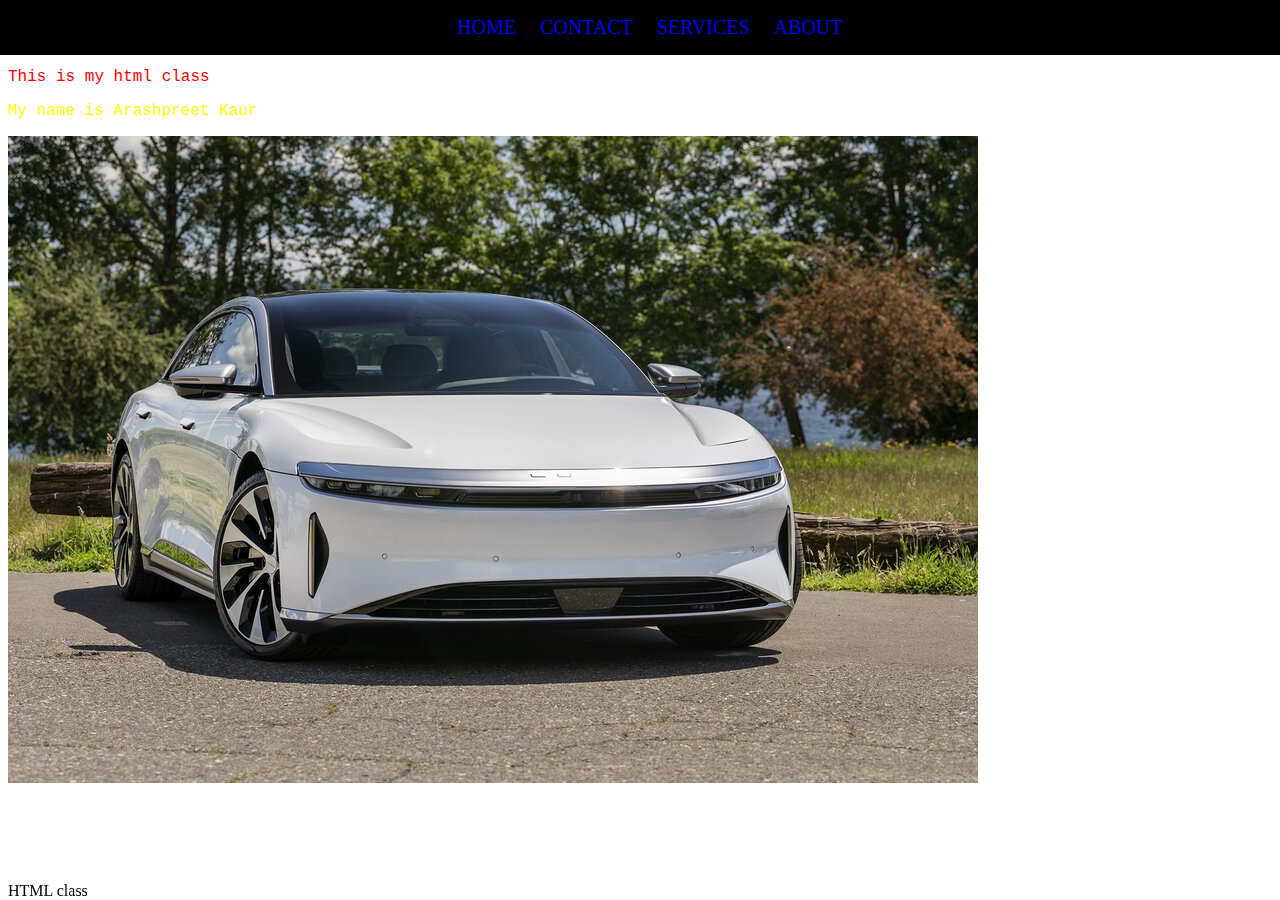
==== index.html @ 1c02323b "Add files via upload" ====
<!DOCTYPE html>
<html lang="en">
<head>
    <meta charset="UTF-8">
    <meta name="viewport" content="width=device-width, initial-scale=1.0">
    
    <title>css styles id and class</title>
    <link rel="stylesheet" href="style.css">
   
</head>
<body>
    <nav>
        <ul>
            <li><a href="index.html">HOME</a></li>
            <li><a href="contact.html">CONTACT</a></li>

            <li><a href="services.html">SERVICES</a></li>

            <li><a href="about.html">ABOUT</a></li>




        </ul>
    </nav>

    <p style="color:blue;font-family: 'Courier New', Courier, monospace;">
        Lorem ipsum dolor, sit amet consectetur adipisicing elit. 
        Reiciendis nam eum autem nesciunt, totam omnis repellendus esse 
        aperiam ipsa nobis. Dolorum cum quibusdam commodi fuga hic repudiandae 
        nobis rem. Iste?</p>
    <p id="para">This is my html class</p>
    <p class="arsh">My name is Arashpreet Kaur</p>
  <img src="2023-lucid-air-1.png">
   
    <footer>
        HTML class

    </footer>
  

</body>
</html>
---- style.css ----
nav{
    background-color:black;
    position: fixed;
    width: 100%;
    top:0;
    left:0;
}
ul{
    list-style-type: none;
    text-align: center;

}
li{
    display: inline;
    font-size: 20px;
    margin-right: 20px;
}
a{
    text-decoration: none;
    color: whiite;
}
#arash{
    font-size: larger;
    color: brown;
}
#para{
    color:red;
}
.arsh{
    color:yellow;
}
p{
    font-family: 'Courier New', Courier, monospace;
    color: cornflowerblue;
    font-size: medium;
}
h1{
    font-family: 'Times New Roman', Times, serif;
    color: blueviolet;
    
}
h2{
    font-family: 'Times New Roman', Times, serif;
    color: chartreuse;
}
h3{
    font-family: 'Times New Roman', Times, serif;
    color: darkred;
}
footer{
    position: fixed;
    bottom:0;
    text-align: center;
}
img{
    margin: auto;
    align:center;
}
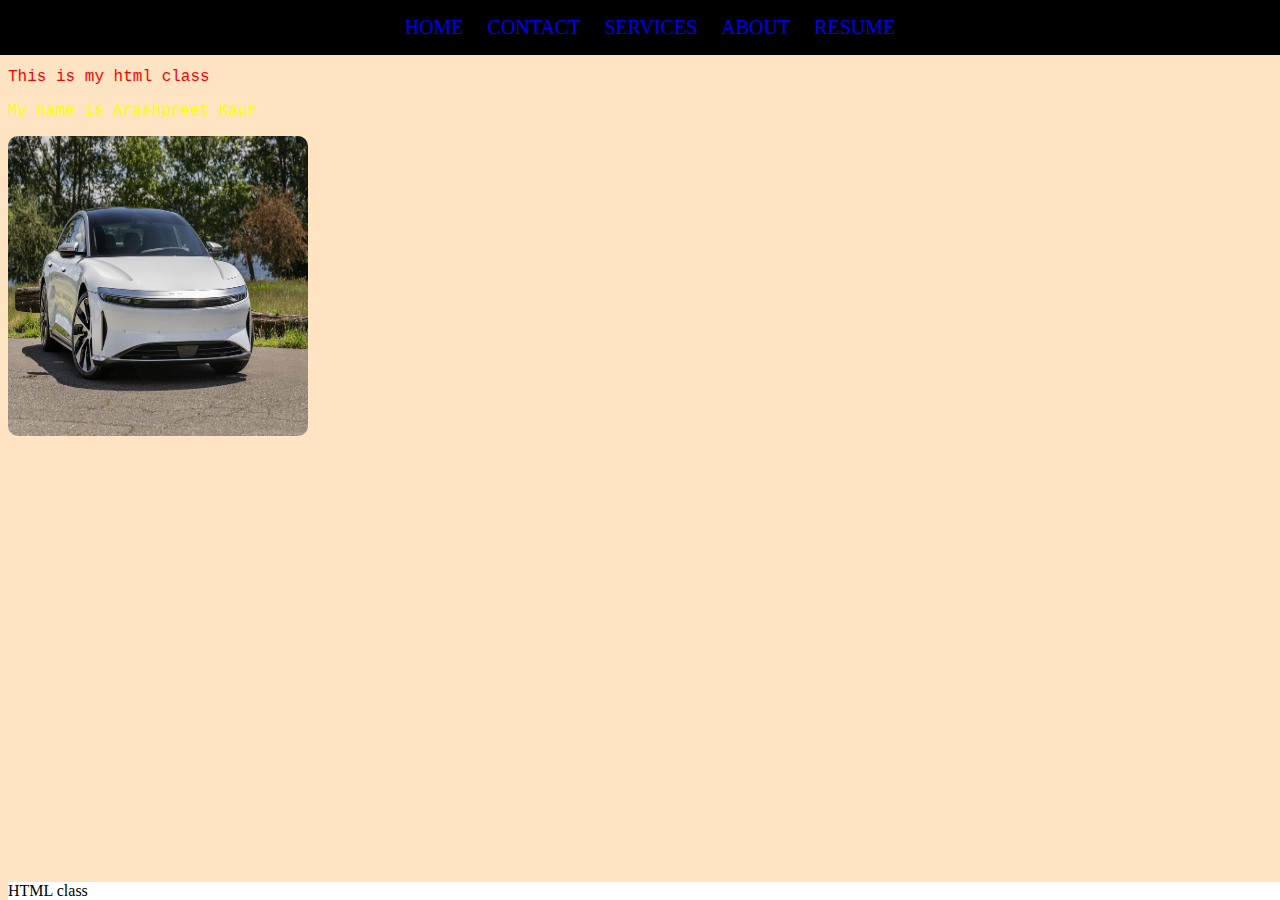
==== commit 48b9ca11: "Update index.html" ====
--- a/index.html
+++ b/index.html
@@ -17,6 +17,7 @@
             <li><a href="services.html">SERVICES</a></li>
 
             <li><a href="about.html">ABOUT</a></li>
+            <li><a href="resume.html">RESUME</a></li>
 
 
 
--- a/style.css
+++ b/style.css
@@ -48,11 +48,36 @@
     color: darkred;
 }
 footer{
-    position: fixed;
-    bottom:0;
-    text-align: center;
-}
+    position: fixed; 
+     bottom:0; 
+     background:white;
+      width:100%;}
+
 img{
     margin: auto;
     align:center;
-}+}
+body{
+    background-color:bisque;
+}
+container{
+    padding-top: 150px;
+    display: flex;
+    justify-content: center;
+    align-items: center;
+    text-align: center;
+   
+}
+
+.text-contaier{
+    margin: 0 20px;
+}
+.text-contaier p{
+    margin: 0 20px;
+}
+
+img{
+    width: 300px;
+    height: 300px;
+    border-radius: 10px;
+}
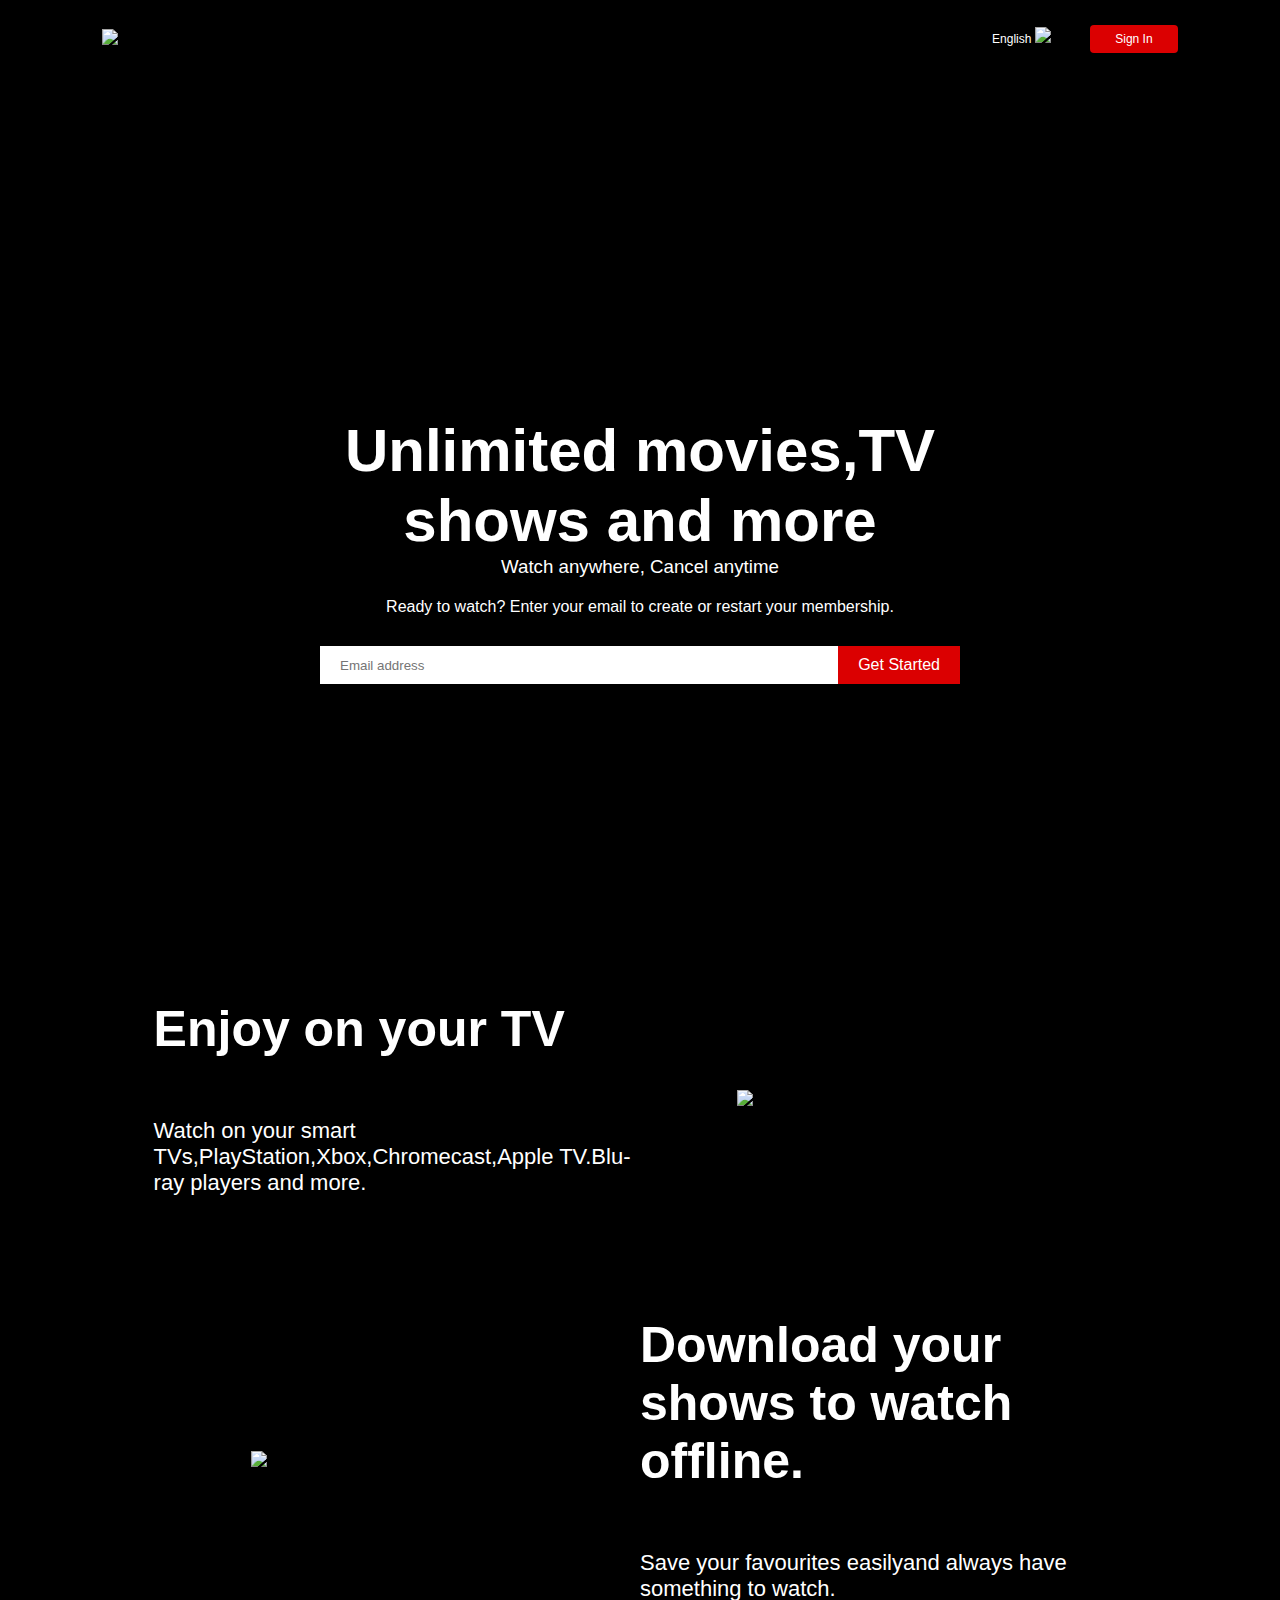
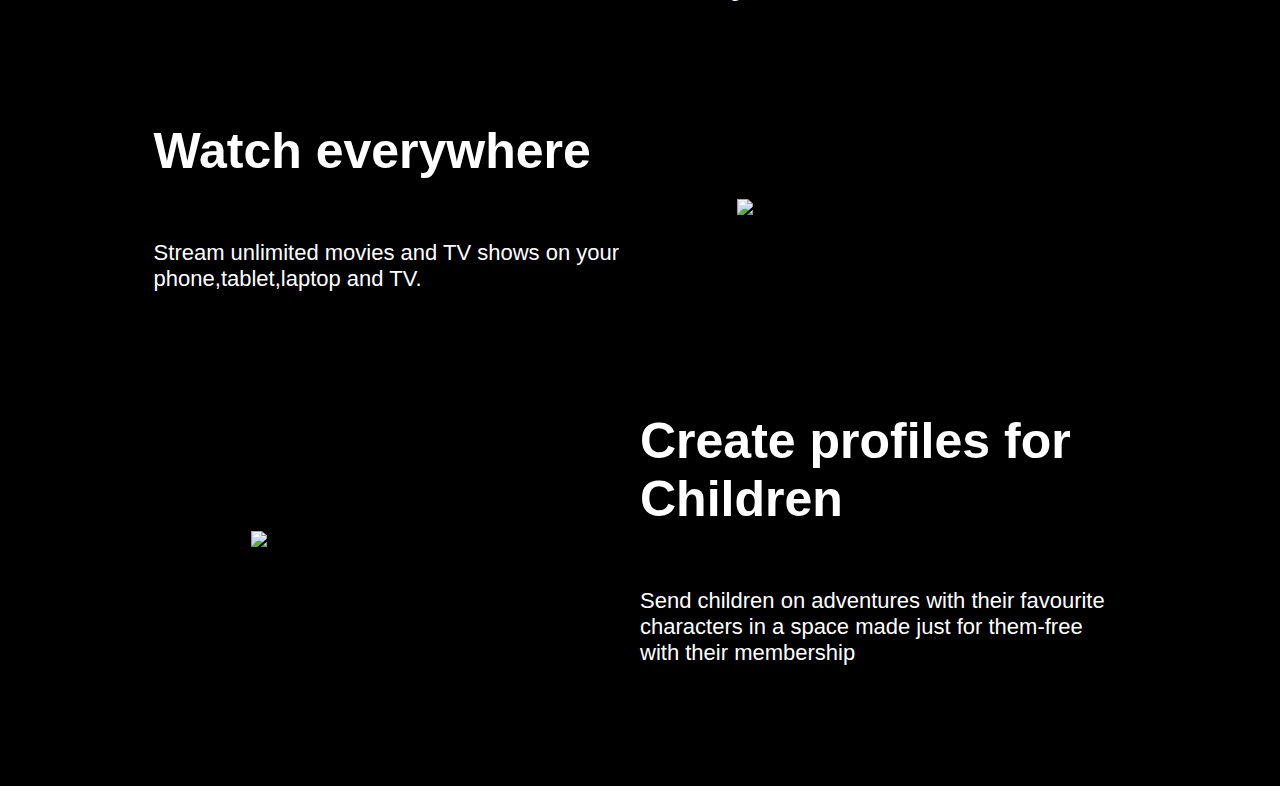
==== commit 5daaabc5: "Add files via upload" ====
--- a/index.html
+++ b/index.html
@@ -3,42 +3,77 @@
 <head>
     <meta charset="UTF-8">
     <meta name="viewport" content="width=device-width, initial-scale=1.0">
-    
-    <title>css styles id and class</title>
-    <link rel="stylesheet" href="style.css">
-   
+    <title>Netflix</title>
+    <link rel ="stylesheet" href = "style.css">
 </head>
 <body>
-    <nav>
-        <ul>
-            <li><a href="index.html">HOME</a></li>
-            <li><a href="contact.html">CONTACT</a></li>
+    <div class="header">
+        <nav>
+            <img src="images/logo.png" class="logo">
+            <div>
+                <button class="language-btn">English <img src="images/down-icon.png"></button>
+                <button>Sign In</button>
+            </div>
+        </nav>
+        <div class="header-content">
+            <h1>Unlimited movies,TV shows and more</h1>
+            <h3>Watch anywhere, Cancel anytime</h3>
+            <p>
+                Ready to watch? Enter your email to create or restart your membership.
+            </p>
 
-            <li><a href="services.html">SERVICES</a></li>
+        <form class="email-signup">
+        <input type="email" placeholder="Email address" required>
+        <button type="submit">Get Started</button>
+        </form>
+        </div>
+    </div>
+    <div class="features">
+        <div class="row">
+            <div class="text-col">
+            <h2>Enjoy on your TV</h2>
+            <p>Watch on your smart TVs,PlayStation,Xbox,Chromecast,Apple TV.Blu-ray players and more.</p>
+        </div>
+        <div class="img-col">
+            <img src="images/feature-1.png">
+        </div>
+        </div>
 
-            <li><a href="about.html">ABOUT</a></li>
-            <li><a href="resume.html">RESUME</a></li>
+        <div class="row">
+            <div class="img-col">
+                <img src="images/feature-2.png">
+            </div>
+            <div class="text-col">
+            <h2>Download your shows to watch offline.</h2>
+            <p>Save your favourites easilyand always have something to watch.</p>
+        </div>
+        
+        </div>
+
+
+        <div class="row">
+            <div class="text-col">
+            <h2>Watch everywhere</h2>
+            <p>Stream unlimited movies and TV shows on your phone,tablet,laptop and TV.</p>
+        </div>
+        <div class="img-col">
+            <img src="images/feature-3.png">
+        </div>
+        </div>
 
 
 
+        <div class="row">
+            <div class="img-col">
+                <img src="images/feature-4.png">
+            </div>
+            <div class="text-col">
+            <h2>Create profiles for Children</h2>
+            <p>Send children on adventures with their favourite characters in a space made just for them-free with their membership</p>
+        </div>
+        
+        </div>
 
-        </ul>
-    </nav>
-
-    <p style="color:blue;font-family: 'Courier New', Courier, monospace;">
-        Lorem ipsum dolor, sit amet consectetur adipisicing elit. 
-        Reiciendis nam eum autem nesciunt, totam omnis repellendus esse 
-        aperiam ipsa nobis. Dolorum cum quibusdam commodi fuga hic repudiandae 
-        nobis rem. Iste?</p>
-    <p id="para">This is my html class</p>
-    <p class="arsh">My name is Arashpreet Kaur</p>
-  <img src="2023-lucid-air-1.png">
-   
-    <footer>
-        HTML class
-
-    </footer>
-  
-
+     </div>
 </body>
-</html>
+</html>--- a/style.css
+++ b/style.css
@@ -1,83 +1,124 @@
+*{
+    margin: 0;
+    padding: 0;
+    font-family: 'Poppins', sans-serif;
+    box-sizing: border-box;
+}
+body{
+    background:#000;
+    color: #fff;
+}
+.header{
+    width: 100%;
+    height: 100vh;
+    background-image: linear-gradient(rgba(0,0,0,0.7),rgba(0,0,0,0.7)),url(images/header-image.png);
+    background-size: cover;
+    background-position: center;
+    padding: 10px 8%;
+    position:relative;
+}
 nav{
-    background-color:black;
-    position: fixed;
-    width: 100%;
-    top:0;
-    left:0;
+    display:flex;
+    align-items: center;
+    justify-content: space-between;
+    padding: 10px 0;
 }
-ul{
-    list-style-type: none;
-    text-align: center;
+.logo{
+    width: 150px;
+    cursor: pointer;
+}
+nav button{
+    border: 0;
+    outline: 0;
+    background: #db0001;
+    color: #fff;
+    padding: 7px 25px;
+    font-size: 12px;
+    border-radius: 4px;
+    margin-left: 10px;
+    cursor: pointer;
+}
+.language-btn{
+    dispaly:inline-flex;
+    align-items: center;
+    background:transparent;
+    border: 1 px solid #fff;
+    padding: 7 px 10px;
+}
+.language-btn img{
+    width: 10px;
+    margin-left: 10 px;
+}
+.header-content{
+    position: absolute;
+    top: 50%;
+    left: 50%;
+    transform: translate(-50%,-50%);
+    text-align:center;
+    margin-top: 100px;
 
 }
-li{
-    display: inline;
-    font-size: 20px;
-    margin-right: 20px;
+.header-content h1{
+    font-size: 60px;
+    line-height: 70px;
+    font-weight:600;
+    max-width: 650px;
 }
-a{
-    text-decoration: none;
-    color: whiite;
+.header-content h3{
+    font-weight:400;
+    margin-bottom: 20px;
 }
-#arash{
-    font-size: larger;
-    color: brown;
+.email-signup{
+    background: #fff;
+    border-radius: 4 px;
+    display: flex;
+    align-items: center;
+    margin-top: 30px;
+    overflow: hidden;
 }
-#para{
-    color:red;
+.email-signup input{
+    flex:1;
+    border:0;
+    outline:0;
+    margin-left: 20px;
 }
-.arsh{
-    color:yellow;
+.email-signup button{
+    background:#db0001;
+    border: 0;
+    outline:0;
+    color:#fff;
+    font-size:16px;
+    cursor: pointer;
+    padding: 10px 20px;
 }
-p{
-    font-family: 'Courier New', Courier, monospace;
-    color: cornflowerblue;
-    font-size: medium;
+.features{
+    padding: 50px 12%;
+    font-size: 22px;
 }
-h1{
-    font-family: 'Times New Roman', Times, serif;
-    color: blueviolet;
+.row{
+    display: flex;
+    width: 100%;
+    align-items: center;
+    flex-wrap: wrap;
+    padding: 50px 0;
+}
+.text-col{
+    flex-basis: 50%;
+    margin-bottom: 20px;
     
 }
-h2{
-    font-family: 'Times New Roman', Times, serif;
-    color: chartreuse;
+.img-col{
+    flex-basis: 50%;
+    margin-bottom: 20px;
 }
-h3{
-    font-family: 'Times New Roman', Times, serif;
-    color: darkred;
+.img-col img{
+    display: block;
+    width: 60%;
+    margin: auto;
+    
 }
-footer{
-    position: fixed; 
-     bottom:0; 
-     background:white;
-      width:100%;}
-
-img{
-    margin: auto;
-    align:center;
-}
-body{
-    background-color:bisque;
-}
-container{
-    padding-top: 150px;
-    display: flex;
-    justify-content: center;
-    align-items: center;
-    text-align: center;
-   
-}
-
-.text-contaier{
-    margin: 0 20px;
-}
-.text-contaier p{
-    margin: 0 20px;
-}
-
-img{
-    width: 300px;
-    height: 300px;
-    border-radius: 10px;
-}
+.features h2{
+    font-size:50px;
+    font-weight:600;
+    margin-bottom: 60px;
+}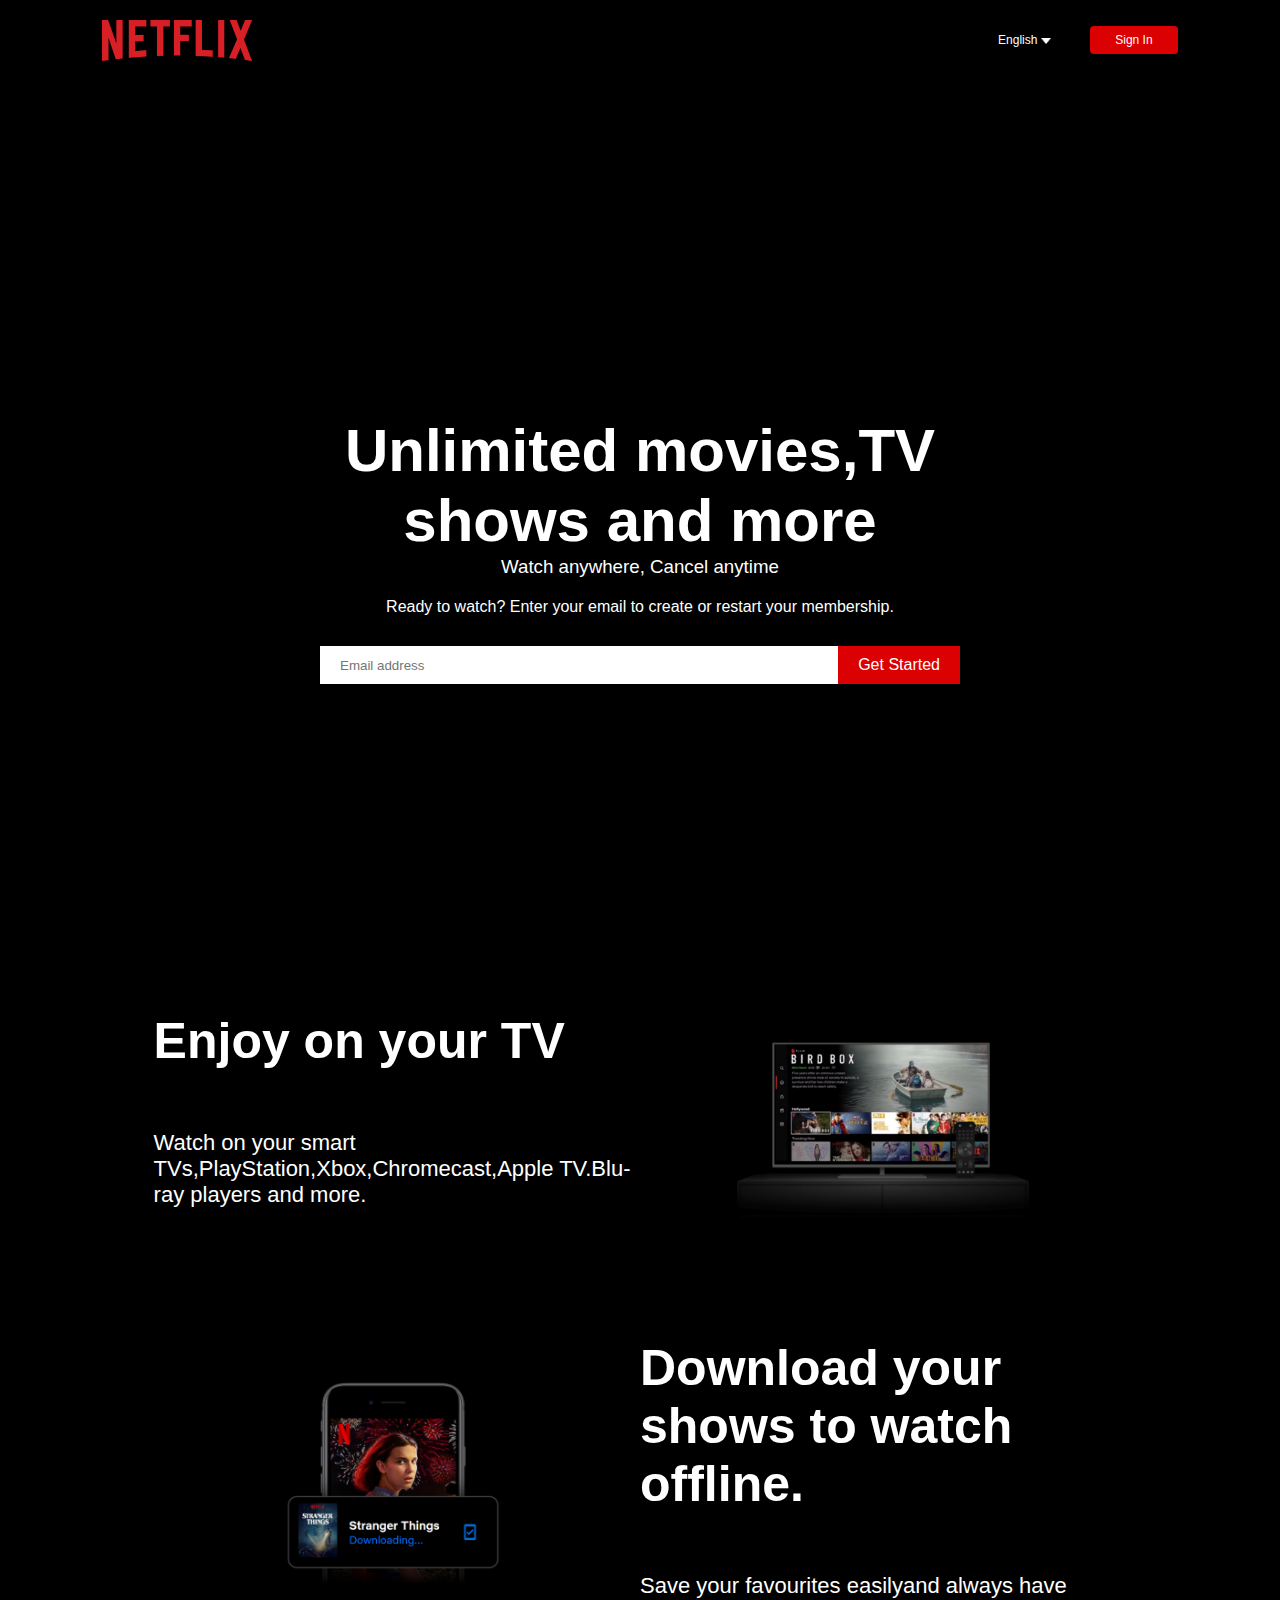
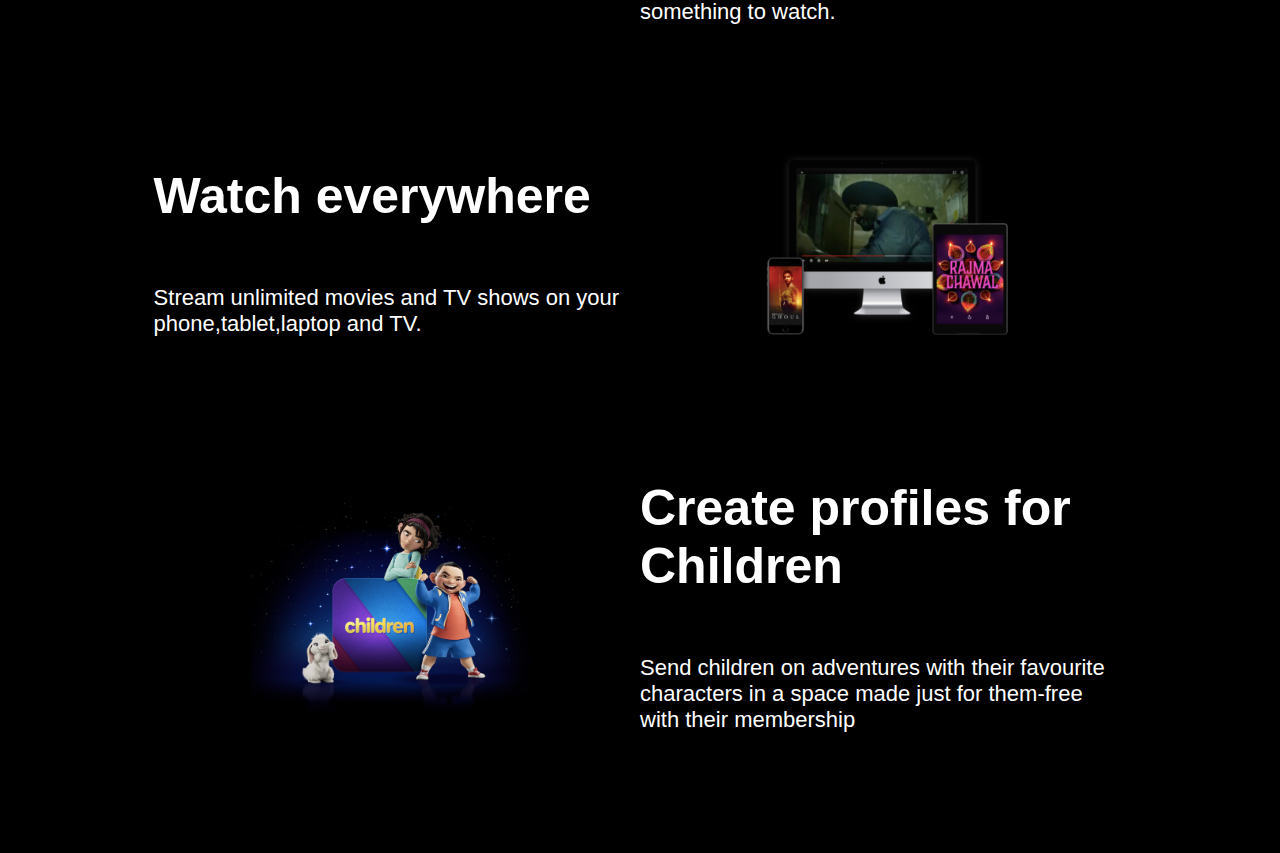
==== commit f14b834c: "Update index.html" ====
--- a/index.html
+++ b/index.html
@@ -9,9 +9,9 @@
 <body>
     <div class="header">
         <nav>
-            <img src="images/logo.png" class="logo">
+            <img src="logo.png" class="logo">
             <div>
-                <button class="language-btn">English <img src="images/down-icon.png"></button>
+                <button class="language-btn">English <img src="down-icon.png"></button>
                 <button>Sign In</button>
             </div>
         </nav>
@@ -35,13 +35,13 @@
             <p>Watch on your smart TVs,PlayStation,Xbox,Chromecast,Apple TV.Blu-ray players and more.</p>
         </div>
         <div class="img-col">
-            <img src="images/feature-1.png">
+            <img src="feature-1.png">
         </div>
         </div>
 
         <div class="row">
             <div class="img-col">
-                <img src="images/feature-2.png">
+                <img src="feature-2.png">
             </div>
             <div class="text-col">
             <h2>Download your shows to watch offline.</h2>
@@ -57,7 +57,7 @@
             <p>Stream unlimited movies and TV shows on your phone,tablet,laptop and TV.</p>
         </div>
         <div class="img-col">
-            <img src="images/feature-3.png">
+            <img src="feature-3.png">
         </div>
         </div>
 
@@ -65,7 +65,7 @@
 
         <div class="row">
             <div class="img-col">
-                <img src="images/feature-4.png">
+                <img src="feature-4.png">
             </div>
             <div class="text-col">
             <h2>Create profiles for Children</h2>
@@ -76,4 +76,4 @@
 
      </div>
 </body>
-</html>+</html>
